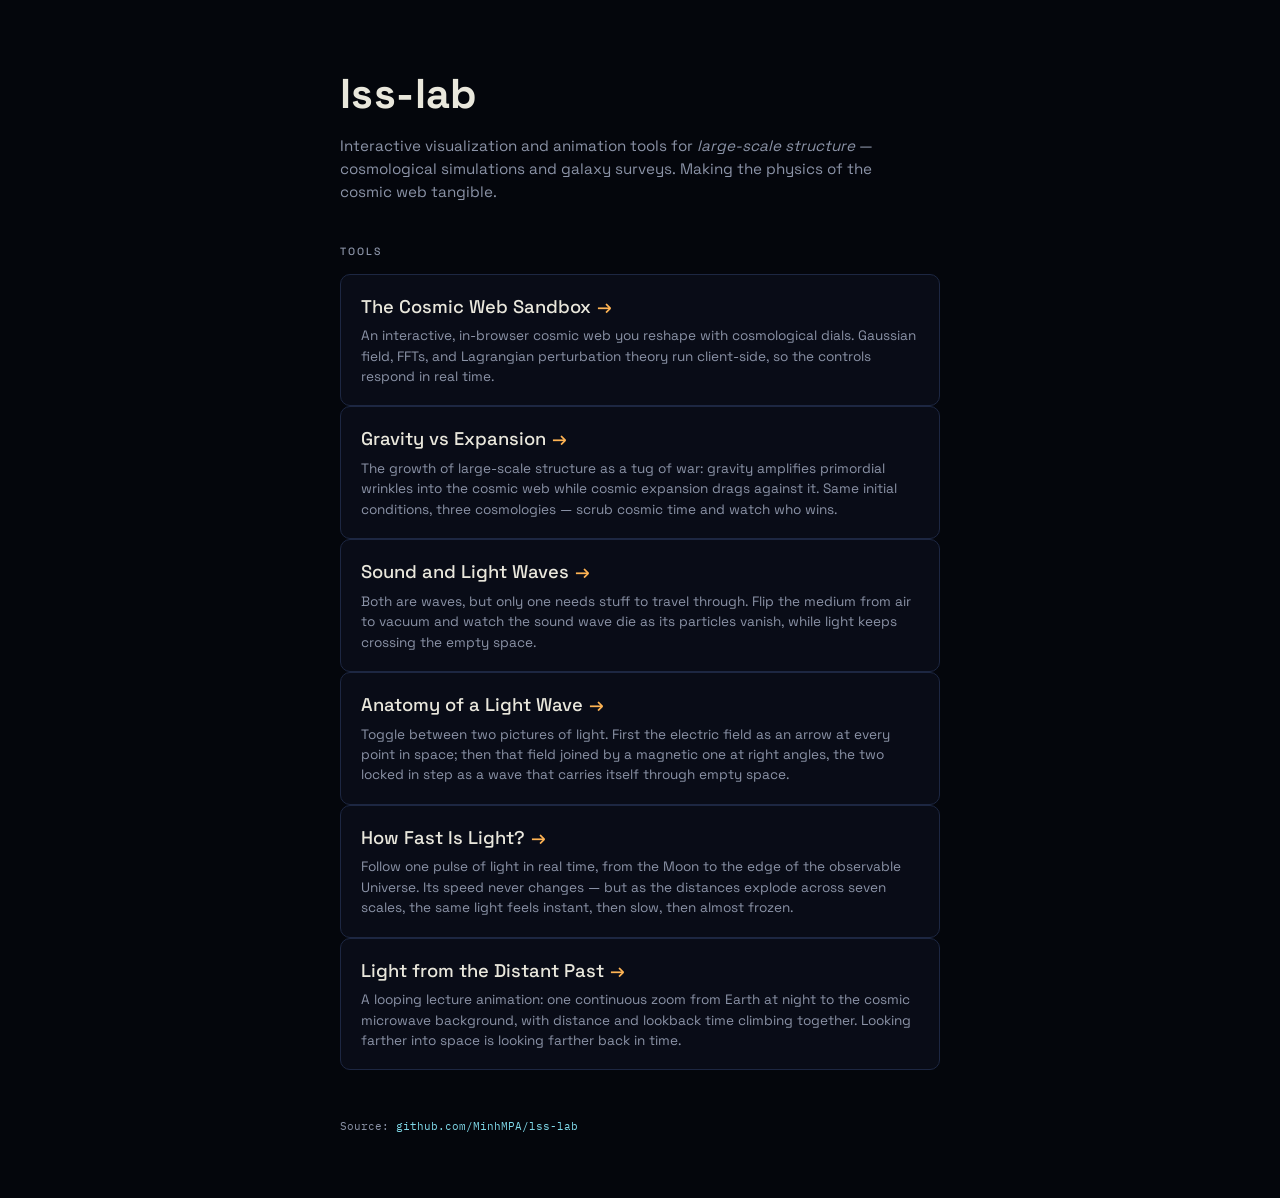
==== index.html @ f42bfc96 "Serve Gravity vs Expansion at a clean directory URL" ====
<!DOCTYPE html>
<html lang="en">
<head>
<meta charset="utf-8">
<meta name="viewport" content="width=device-width, initial-scale=1.0">
<title>lss-lab — large-scale structure visualization tools</title>
<link rel="preconnect" href="https://fonts.googleapis.com">
<link href="https://fonts.googleapis.com/css2?family=Space+Grotesk:wght@400;500;700&family=IBM+Plex+Mono:wght@400;500&display=swap" rel="stylesheet">
<style>
  :root{
    --space:#04060c;
    --panel:rgba(10,14,26,0.82);
    --line:#1d2742;
    --ink:#e9e7dc;
    --dim:#8b93a7;
    --amber:#ffb454;
    --cyan:#7fd8e8;
  }
  *{box-sizing:border-box;margin:0;padding:0}
  html,body{min-height:100%;background:var(--space);color:var(--ink);
    font-family:'Space Grotesk',sans-serif;line-height:1.5}
  body{display:flex;align-items:center;justify-content:center;padding:7vh 6vw}
  main{max-width:60ch;width:100%}
  h1{font-size:clamp(1.6rem,4vw,2.6rem);font-weight:700;letter-spacing:.01em}
  h1 em{font-style:normal;color:var(--amber)}
  .lede{color:var(--dim);margin-top:10px;font-size:.95rem;max-width:54ch}
  h2{font-size:.66rem;letter-spacing:.18em;text-transform:uppercase;
    color:var(--dim);font-weight:500;margin:40px 0 14px}
  a.card{display:block;text-decoration:none;color:inherit;
    background:var(--panel);border:1px solid var(--line);border-radius:10px;
    padding:18px 20px;transition:border-color .15s,transform .15s}
  a.card:hover{border-color:var(--amber);transform:translateY(-2px)}
  a.card h3{font-size:1.15rem;font-weight:500}
  a.card h3 .arrow{color:var(--amber);margin-left:6px}
  a.card p{color:var(--dim);font-size:.85rem;margin-top:6px}
  footer{margin-top:48px;font-size:.7rem;color:var(--dim);
    font-family:'IBM Plex Mono',monospace}
  footer a{color:var(--cyan);text-decoration:none}
</style>
</head>
<body>
<main>
  <h1>lss-lab</h1>
  <p class="lede">Interactive visualization and animation tools for
     <em>large-scale structure</em> — cosmological simulations and galaxy
     surveys. Making the physics of the cosmic web tangible.</p>

  <h2>Tools</h2>
  <a class="card" href="cosmic-web-sandbox/">
    <h3>The Cosmic Web Sandbox<span class="arrow">&rarr;</span></h3>
    <p>An interactive, in-browser cosmic web you reshape with cosmological
       dials. Gaussian field, FFTs, and Lagrangian perturbation theory run
       client-side, so the controls respond in real time.</p>
  </a>

  <a class="card" href="gravitational-collapse-vs-cosmic-acceleration/">
    <h3>Gravity vs Expansion<span class="arrow">&rarr;</span></h3>
    <p>The growth of large-scale structure as a tug of war: gravity amplifies
       primordial wrinkles into the cosmic web while cosmic expansion drags
       against it. Same initial conditions, three cosmologies &mdash; scrub
       cosmic time and watch who wins.</p>
  </a>

  <a class="card" href="sound-and-light-waves/">
    <h3>Sound and Light Waves<span class="arrow">&rarr;</span></h3>
    <p>Both are waves, but only one needs stuff to travel through. Flip the
       medium from air to vacuum and watch the sound wave die as its particles
       vanish, while light keeps crossing the empty space.</p>
  </a>

  <a class="card" href="EM-field-and-wave/">
    <h3>Anatomy of a Light Wave<span class="arrow">&rarr;</span></h3>
    <p>Toggle between two pictures of light. First the electric field as an
       arrow at every point in space; then that field joined by a magnetic one
       at right angles, the two locked in step as a wave that carries itself
       through empty space.</p>
  </a>

  <a class="card" href="speed-of-light/">
    <h3>How Fast Is Light?<span class="arrow">&rarr;</span></h3>
    <p>Follow one pulse of light in real time, from the Moon to the edge of the
       observable Universe. Its speed never changes &mdash; but as the distances
       explode across seven scales, the same light feels instant, then slow,
       then almost frozen.</p>
  </a>

  <a class="card" href="light-from-distant-past/">
    <h3>Light from the Distant Past<span class="arrow">&rarr;</span></h3>
    <p>A looping lecture animation: one continuous zoom from Earth at night to
       the cosmic microwave background, with distance and lookback time
       climbing together. Looking farther into space is looking farther back
       in time.</p>
  </a>

  <footer>
    Source: <a href="https://github.com/MinhMPA/lss-lab">github.com/MinhMPA/lss-lab</a>
  </footer>
</main>
</body>
</html>
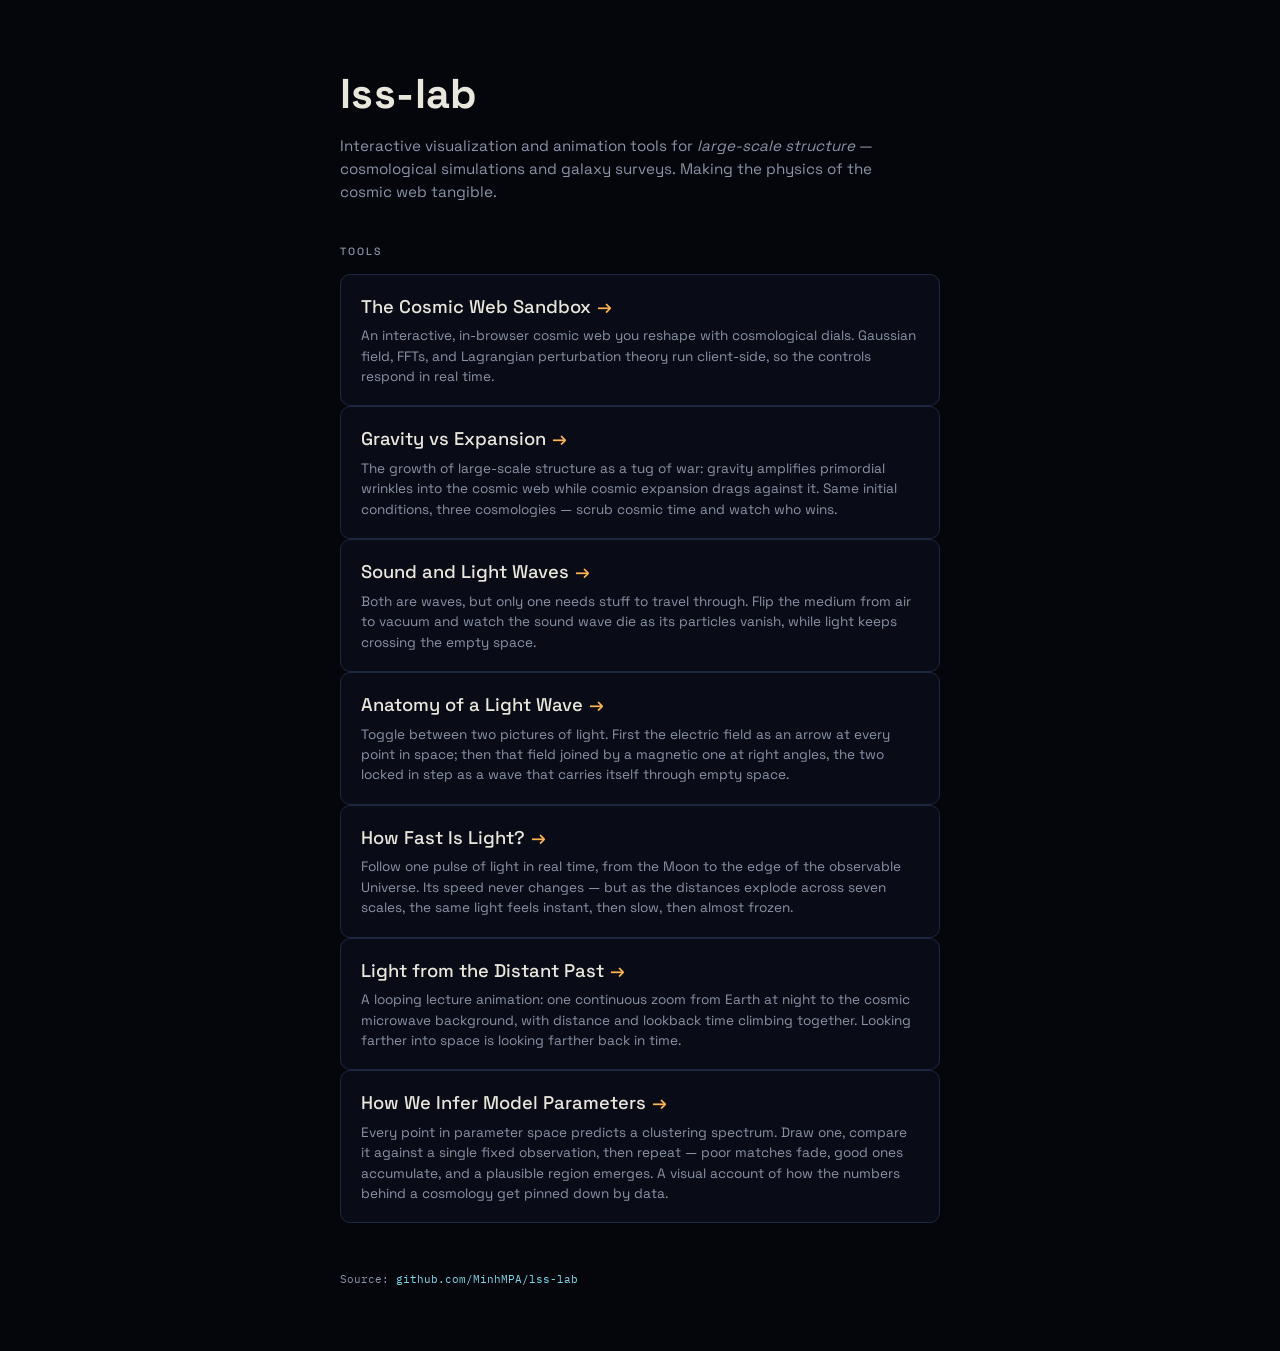
==== commit 9eda7a82: "Add How We Infer Model Parameters animation as a new tool" ====
--- a/index.html
+++ b/index.html
@@ -92,6 +92,15 @@
        in time.</p>
   </a>
 
+  <a class="card" href="model-parameter-inference/">
+    <h3>How We Infer Model Parameters<span class="arrow">&rarr;</span></h3>
+    <p>Every point in parameter space predicts a clustering spectrum. Draw one,
+       compare it against a single fixed observation, then repeat &mdash; poor
+       matches fade, good ones accumulate, and a plausible region emerges. A
+       visual account of how the numbers behind a cosmology get pinned down by
+       data.</p>
+  </a>
+
   <footer>
     Source: <a href="https://github.com/MinhMPA/lss-lab">github.com/MinhMPA/lss-lab</a>
   </footer>
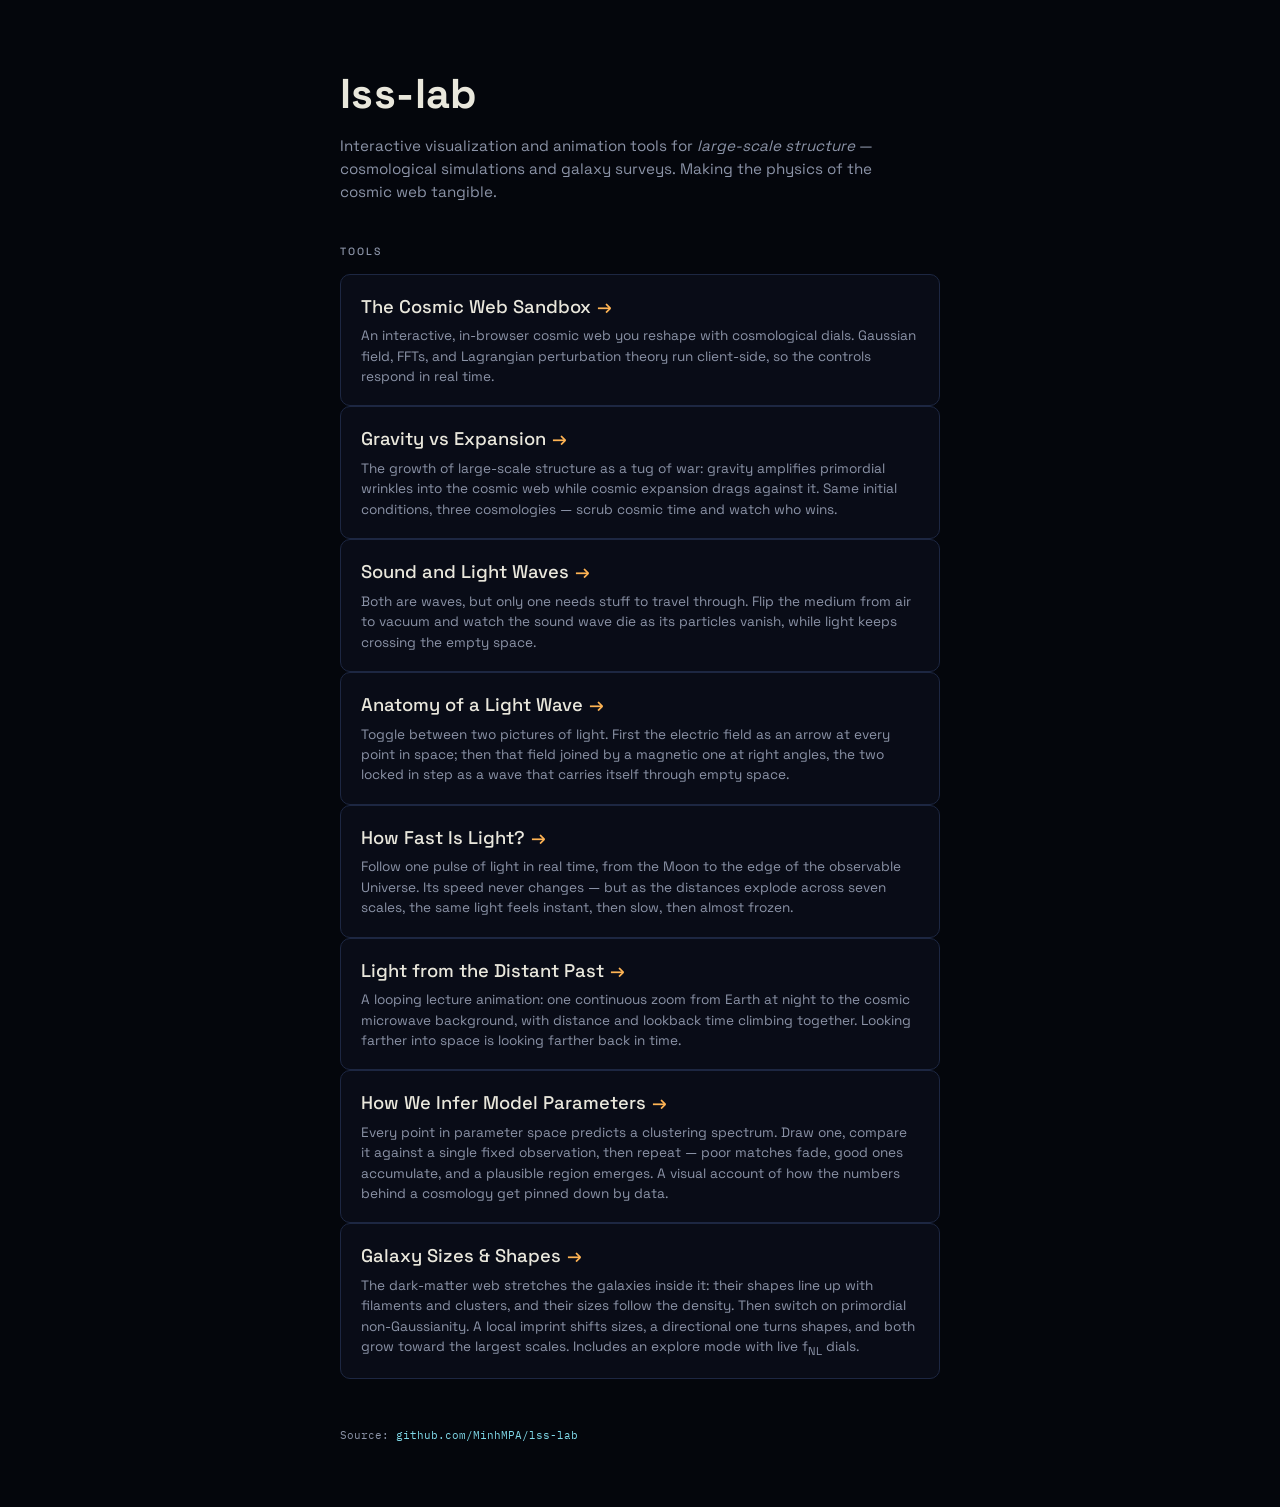
==== commit 0f9e4fca: "Add Galaxy Sizes & Shapes: tidal alignments, size response and PNG animation A looping lecture anima" ====
--- a/index.html
+++ b/index.html
@@ -101,6 +101,15 @@
        data.</p>
   </a>
 
+  <a class="card" href="galaxy-sizes-and-shapes/">
+    <h3>Galaxy Sizes &amp; Shapes<span class="arrow">&rarr;</span></h3>
+    <p>The dark-matter web stretches the galaxies inside it: their shapes line
+       up with filaments and clusters, and their sizes follow the density. Then
+       switch on primordial non-Gaussianity. A local imprint shifts sizes, a
+       directional one turns shapes, and both grow toward the largest scales.
+       Includes an explore mode with live f<sub>NL</sub> dials.</p>
+  </a>
+
   <footer>
     Source: <a href="https://github.com/MinhMPA/lss-lab">github.com/MinhMPA/lss-lab</a>
   </footer>
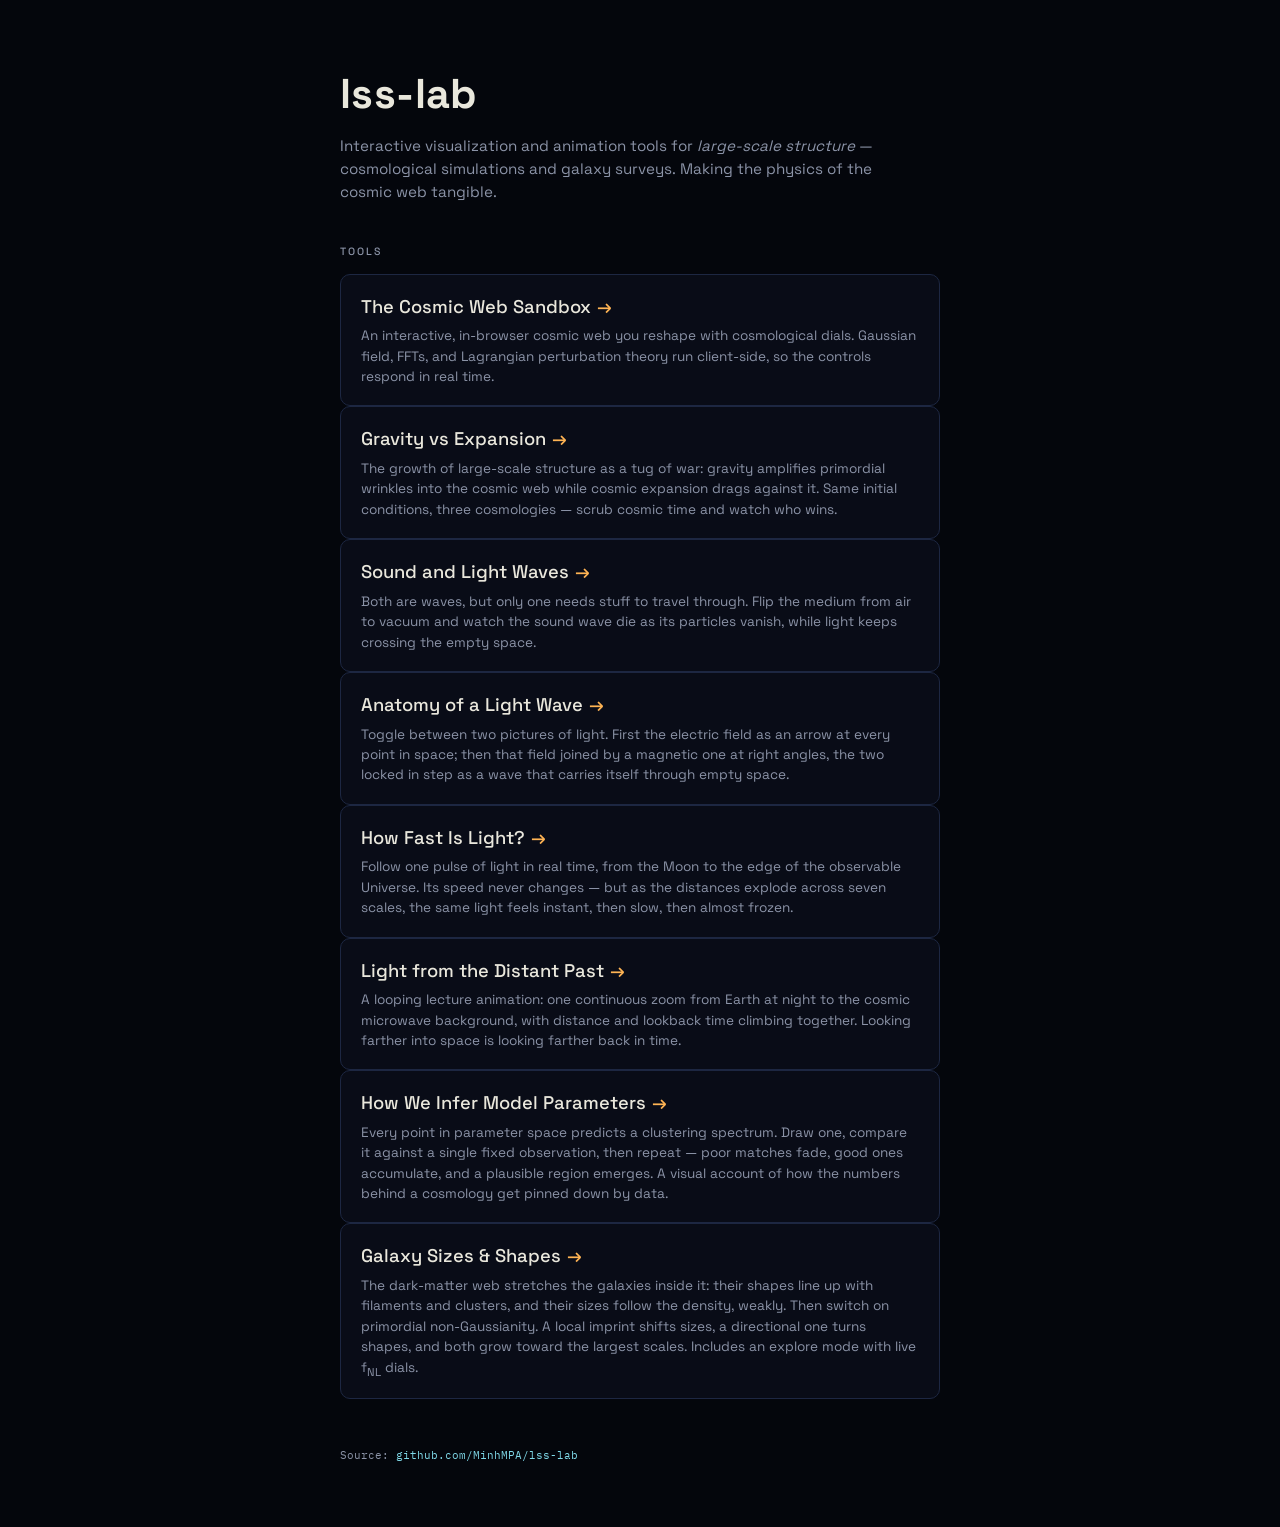
==== commit 692fa055: "Galaxy Sizes & Shapes: clarity and concision pass from the three-criteria review Conceptual: beat-5 " ====
--- a/index.html
+++ b/index.html
@@ -104,7 +104,7 @@
   <a class="card" href="galaxy-sizes-and-shapes/">
     <h3>Galaxy Sizes &amp; Shapes<span class="arrow">&rarr;</span></h3>
     <p>The dark-matter web stretches the galaxies inside it: their shapes line
-       up with filaments and clusters, and their sizes follow the density. Then
+       up with filaments and clusters, and their sizes follow the density, weakly. Then
        switch on primordial non-Gaussianity. A local imprint shifts sizes, a
        directional one turns shapes, and both grow toward the largest scales.
        Includes an explore mode with live f<sub>NL</sub> dials.</p>
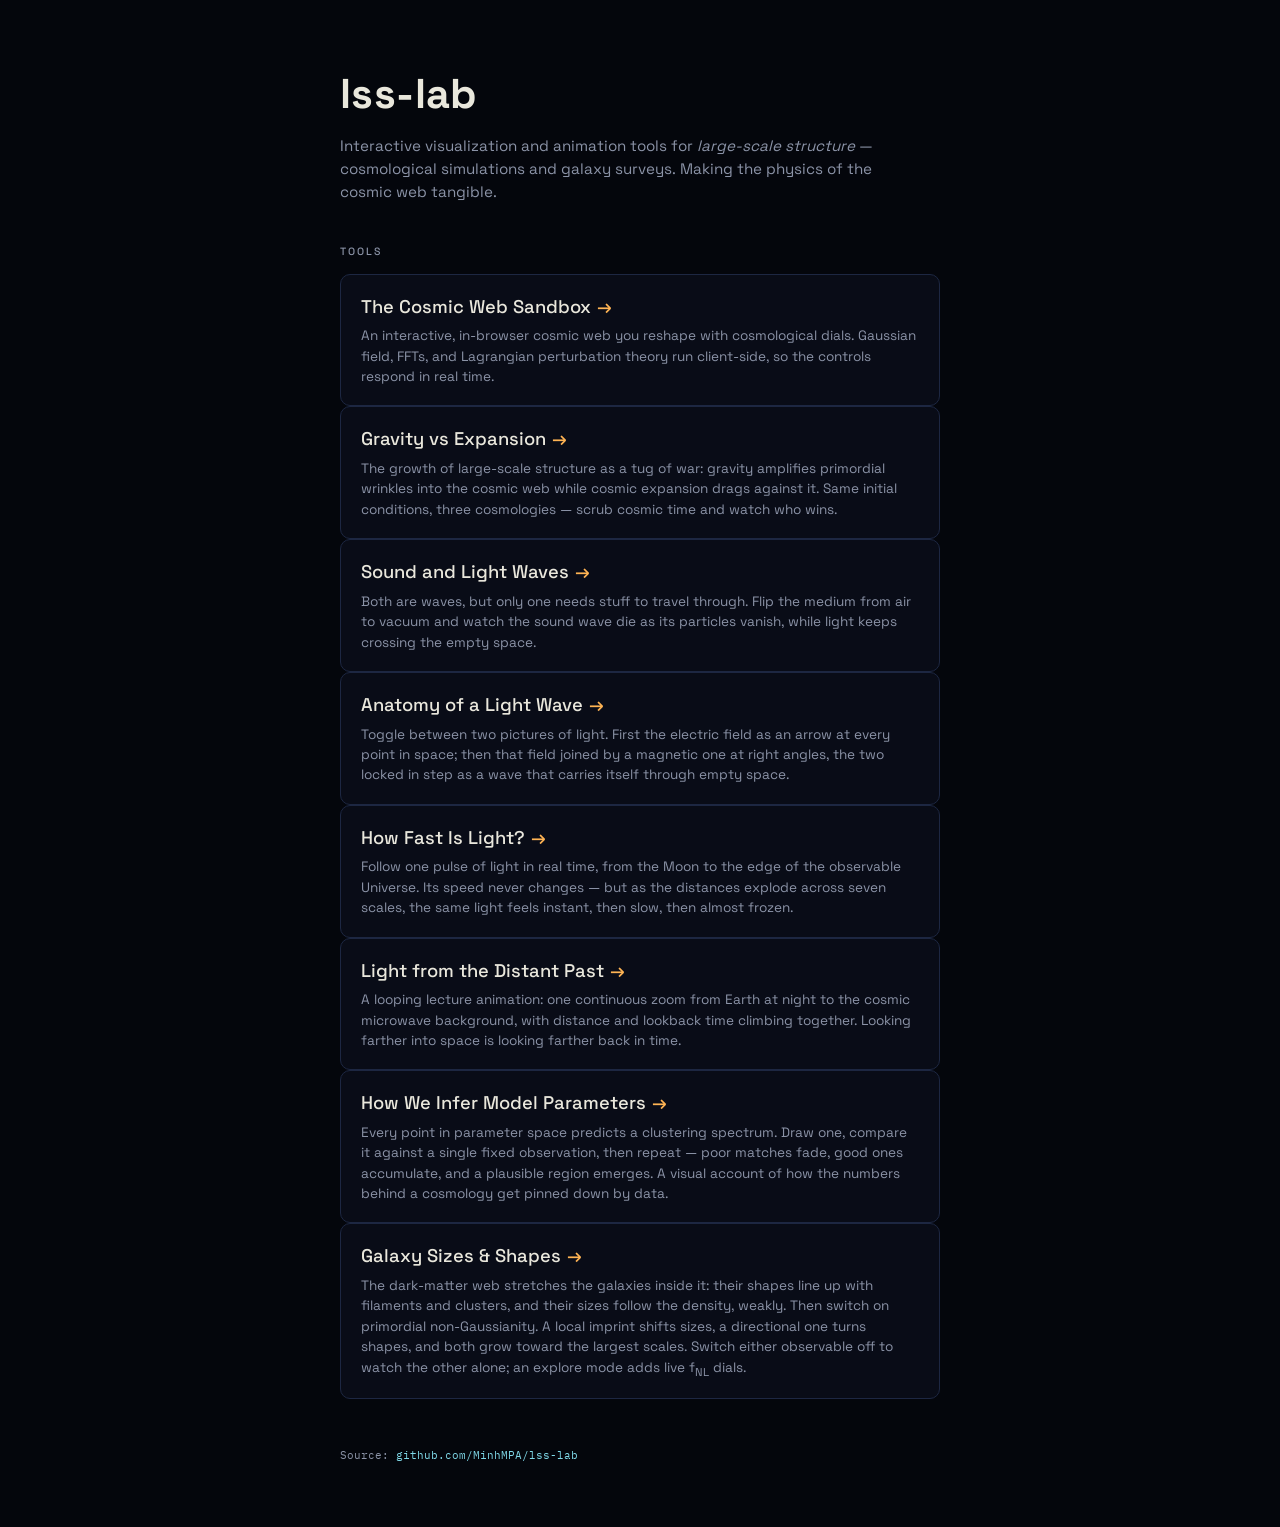
==== commit d5356b4b: "Galaxy Sizes & Shapes: switches to show one observable at a time Shapes and Sizes switches in the to" ====
--- a/index.html
+++ b/index.html
@@ -107,7 +107,8 @@
        up with filaments and clusters, and their sizes follow the density, weakly. Then
        switch on primordial non-Gaussianity. A local imprint shifts sizes, a
        directional one turns shapes, and both grow toward the largest scales.
-       Includes an explore mode with live f<sub>NL</sub> dials.</p>
+       Switch either observable off to watch the other alone; an explore mode
+       adds live f<sub>NL</sub> dials.</p>
   </a>
 
   <footer>
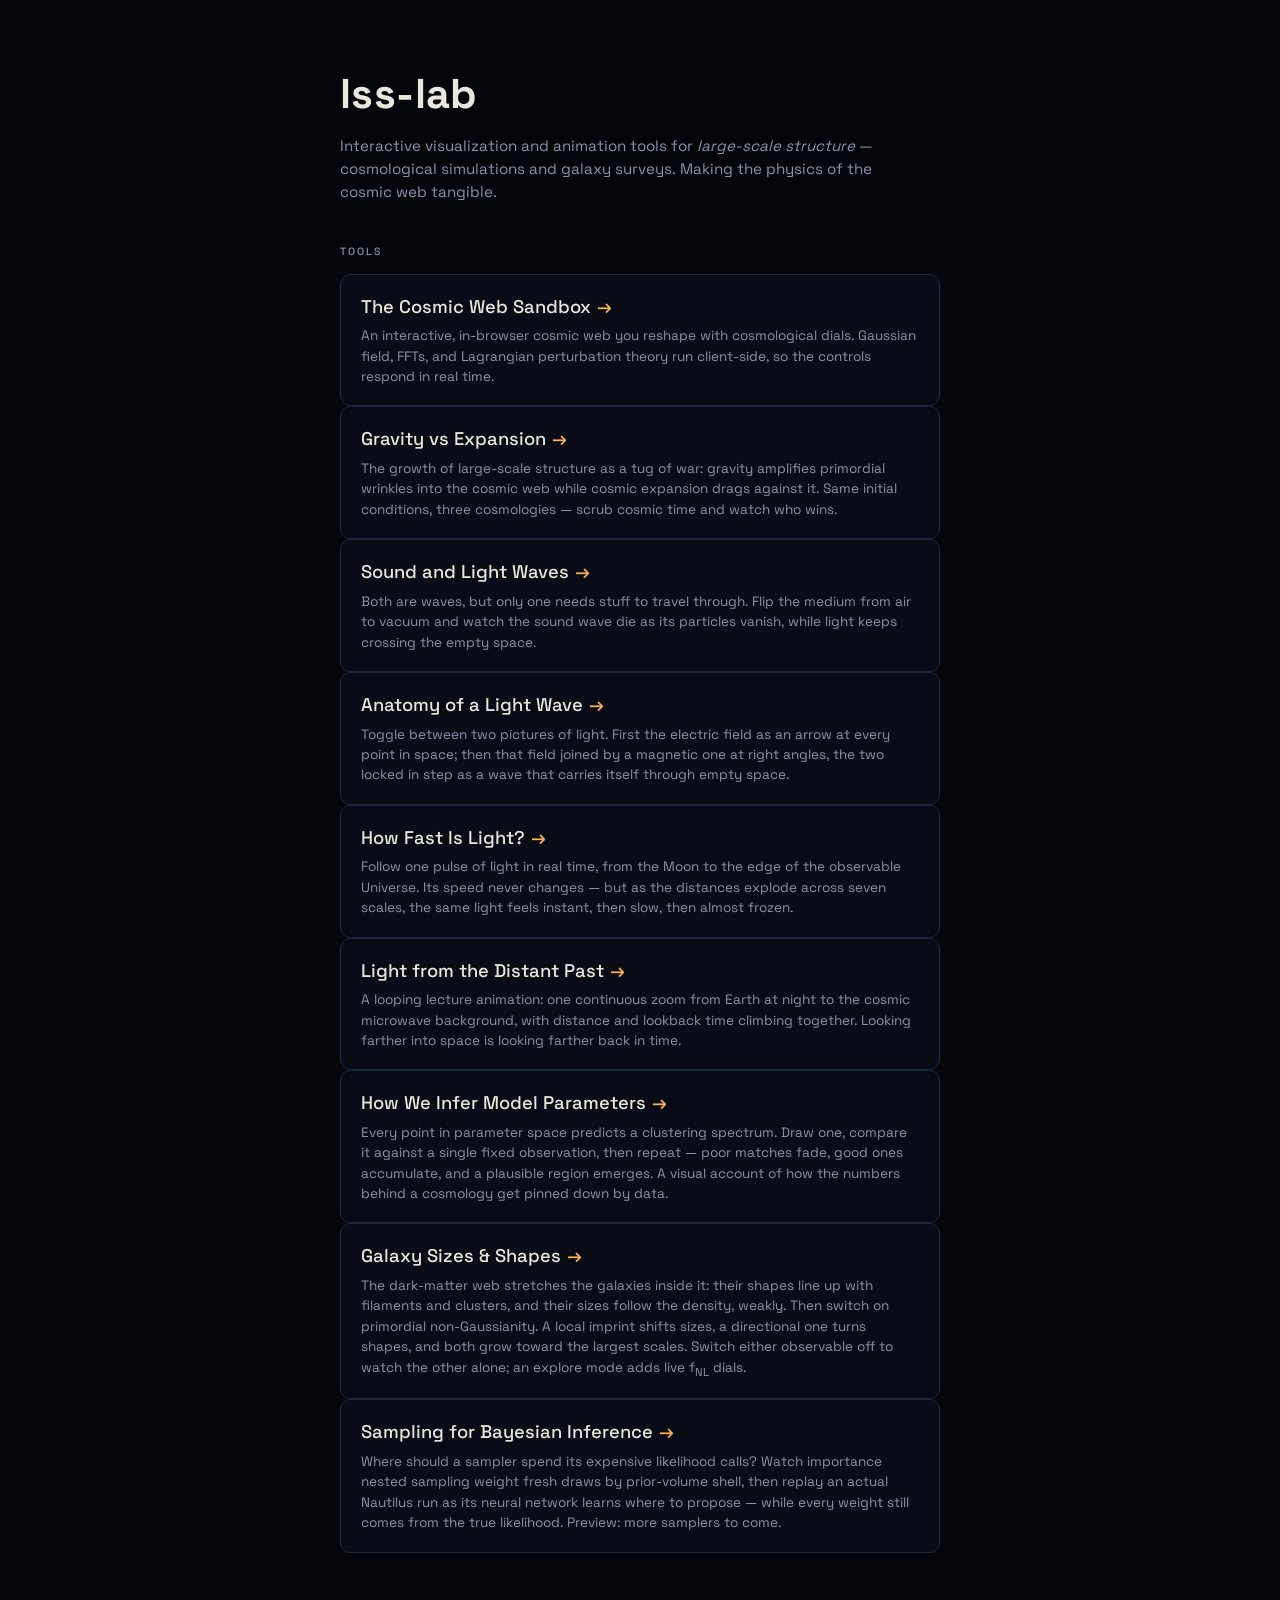
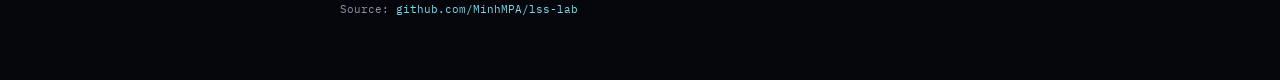
==== commit 5fee3e00: "Add Sampling for Bayesian Inference (preview) Interactive demonstrations for the talk "The Last 70 Y" ====
--- a/index.html
+++ b/index.html
@@ -111,6 +111,15 @@
        adds live f<sub>NL</sub> dials.</p>
   </a>
 
+  <a class="card" href="sampling-for-bayesian-inference/">
+    <h3>Sampling for Bayesian Inference<span class="arrow">&rarr;</span></h3>
+    <p>Where should a sampler spend its expensive likelihood calls? Watch
+       importance nested sampling weight fresh draws by prior-volume shell,
+       then replay an actual Nautilus run as its neural network learns where
+       to propose&nbsp;&mdash; while every weight still comes from the true
+       likelihood. Preview: more samplers to come.</p>
+  </a>
+
   <footer>
     Source: <a href="https://github.com/MinhMPA/lss-lab">github.com/MinhMPA/lss-lab</a>
   </footer>
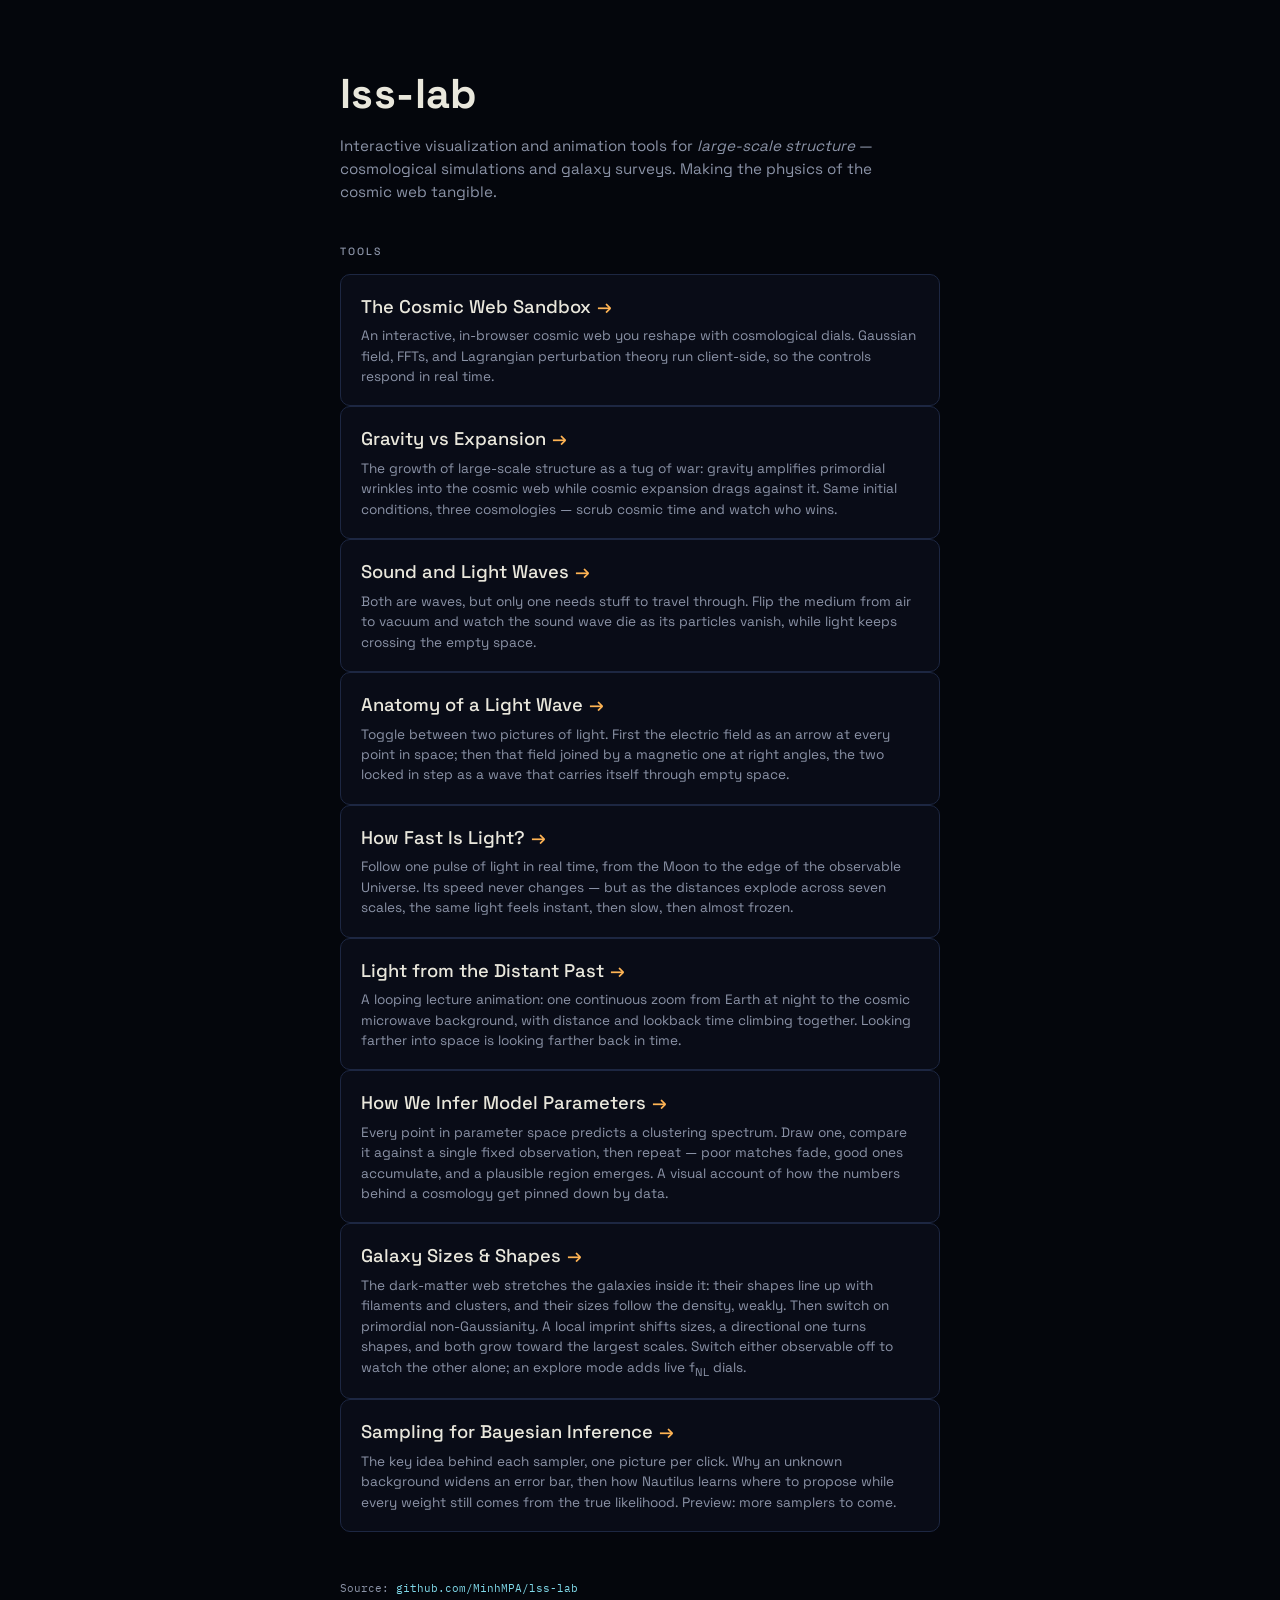
==== commit 394a2113: "Sampling for Bayesian Inference: key-idea storyboards Each method is now told as three building bloc" ====
--- a/index.html
+++ b/index.html
@@ -113,11 +113,10 @@
 
   <a class="card" href="sampling-for-bayesian-inference/">
     <h3>Sampling for Bayesian Inference<span class="arrow">&rarr;</span></h3>
-    <p>Where should a sampler spend its expensive likelihood calls? Watch
-       importance nested sampling weight fresh draws by prior-volume shell,
-       then replay an actual Nautilus run as its neural network learns where
-       to propose&nbsp;&mdash; while every weight still comes from the true
-       likelihood. Preview: more samplers to come.</p>
+    <p>The key idea behind each sampler, one picture per click. Why an unknown
+       background widens an error bar, then how Nautilus learns where to
+       propose while every weight still comes from the true likelihood.
+       Preview: more samplers to come.</p>
   </a>
 
   <footer>
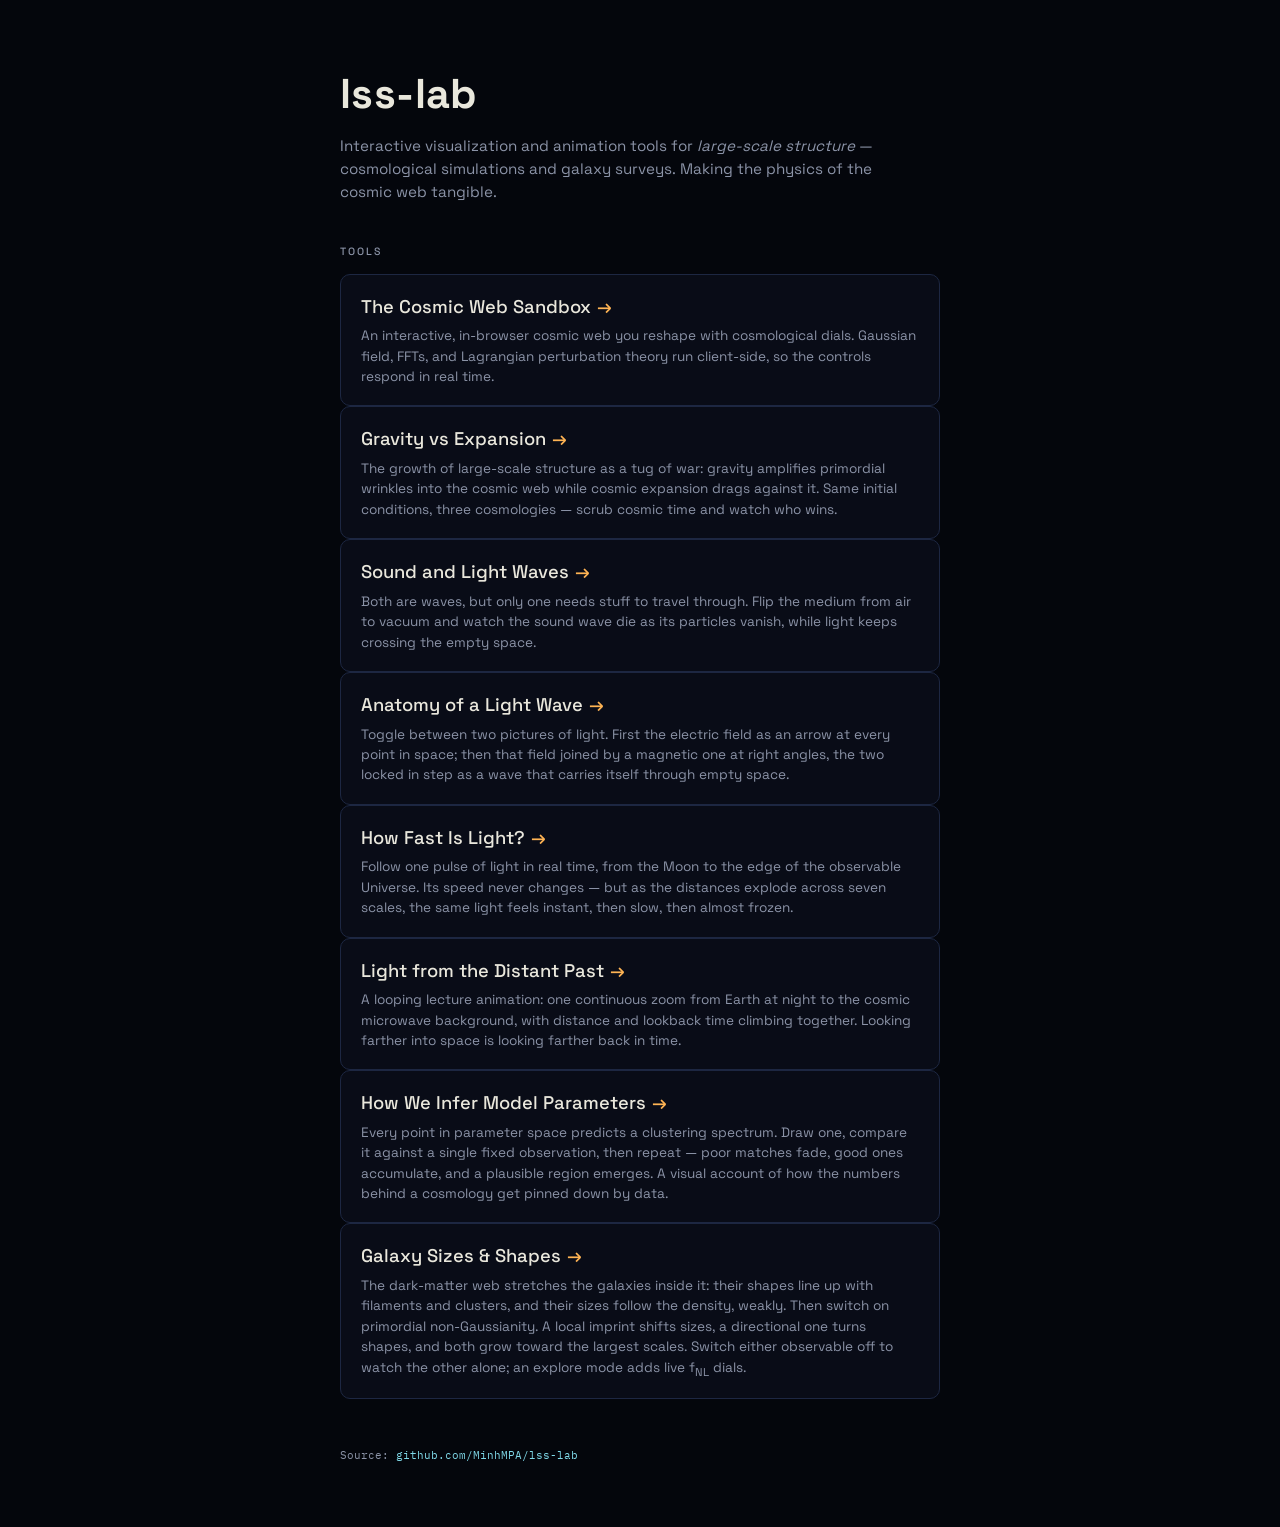
==== commit a88b0b11: "Take down Sampling for Bayesian Inference for now Removes the tool folder, its landing-page card and" ====
--- a/index.html
+++ b/index.html
@@ -111,14 +111,6 @@
        adds live f<sub>NL</sub> dials.</p>
   </a>
 
-  <a class="card" href="sampling-for-bayesian-inference/">
-    <h3>Sampling for Bayesian Inference<span class="arrow">&rarr;</span></h3>
-    <p>The key idea behind each sampler, one picture per click. Why an unknown
-       background widens an error bar, then how Nautilus learns where to
-       propose while every weight still comes from the true likelihood.
-       Preview: more samplers to come.</p>
-  </a>
-
   <footer>
     Source: <a href="https://github.com/MinhMPA/lss-lab">github.com/MinhMPA/lss-lab</a>
   </footer>
